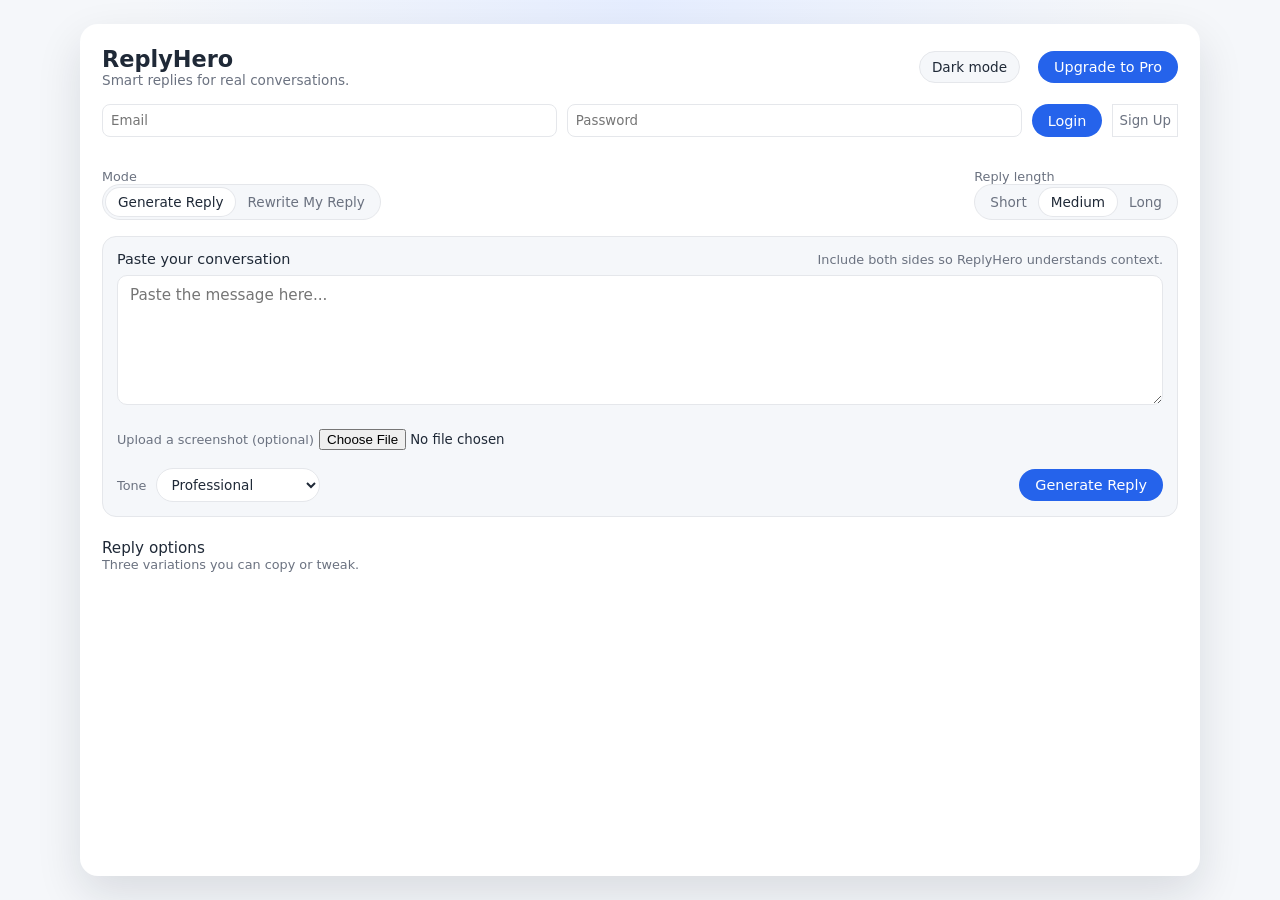
==== index.html @ d65bbc7a "suggestion box" ====
<!DOCTYPE html>
<html lang="en">
<head>
  <meta charset="UTF-8" />
  <title>ReplyHero</title>
  <meta name="viewport" content="width=device-width, initial-scale=1" />

  <link rel="stylesheet" href="replyhero.css">
</head>

<body>

  <div class="shell">
    <div class="app">

      <div class="app-header">
        <div class="left-header">
          <div>
            <div class="app-title">ReplyHero</div>
            <div class="app-subtitle">Smart replies for real conversations.</div>
          </div>
        </div>
        <div class="header-right">
          <button class="toggle-dark" id="darkToggle">Dark mode</button>

          <!-- ⭐ NEW UPGRADE BUTTON -->
          <button class="btn-primary" id="upgradeBtn" style="margin-left:10px;">
            Upgrade to Pro
          </button>

          <button id="manageBillingBtn" class="btn-outline" style="display:none; margin-left:10px;">
            Manage Subscription
          </button>

          <div id="proBadge" style="
            display:none;
            background:#4CAF50;
            color:white;
            padding:6px 12px;
            border-radius:8px;
            font-weight:600;
            margin-left:10px;
          ">
            PRO Active
          </div>
        </div>
      </div>

      <!-- LOGIN BAR -->
      <div class="login-bar" style="display:flex; gap:10px; margin-bottom:16px;">
        <input id="email"
               type="email"
               placeholder="Email"
               style="flex:1; padding:8px; border-radius:8px; border:1px solid var(--border); background:var(--card); color:var(--text);" />

        <input id="password"
               type="password"
               placeholder="Password"
               style="flex:1; padding:8px; border-radius:8px; border:1px solid var(--border); background:var(--card); color:var(--text);" />

        <button onclick="loginUser()" class="btn-primary" style="white-space:nowrap;">
          Login
        </button>

        <button onclick="signupUser()" class="btn-outline" style="white-space:nowrap;">
          Sign Up
        </button>
      </div>

      <!-- ⭐ FREE PLAN MESSAGE (correct location) -->
      <div id="freeMessage" style="
        display:none;
        margin-bottom:16px;
        color:var(--text);
        font-size:14px;
      ">
        You have <span id="freeCount">15</span> free replies remaining.
      </div>

      <div class="mode-row">
        <div>
          <div class="mode-label">Mode</div>
          <div class="segmented" id="modeSegment">
            <button data-mode="reply" class="active">Generate Reply</button>
            <button data-mode="rewrite">Rewrite My Reply</button>
          </div>
        </div>
        <div>
          <div class="mode-label">Reply length</div>
          <div class="segmented" id="lengthSegment">
            <button data-length="Short">Short</button>
            <button data-length="Medium" class="active">Medium</button>
            <button data-length="Long">Long</button>
          </div>
        </div>
      </div>

      <!-- ⭐ OLD IMAGE SECTION REMOVED -->

      <div class="input-card">
        <div class="input-label-row">
          <div class="input-label" id="inputLabel">Paste your conversation</div>
          <div class="input-hint" id="inputHint">
            Include both sides so ReplyHero understands context.
          </div>
        </div>

        <textarea id="conversation" placeholder="Paste the message here..."></textarea>

        <!-- ⭐ NEW IMAGE UPLOAD SECTION (correct location) -->
        <div class="upload-wrapper" style="margin-top:16px;">
          <label for="imageInput" class="mode-label">Upload a screenshot (optional)</label>

          <input type="file" id="imageInput" accept="image/*">

          <!-- ⭐ Filename + Clear button row -->
          <div id="uploadRow" style="display:flex; align-items:center; gap:10px; margin-top:6px;">
            <div id="uploadedFileName" style="font-size:14px; color:#555;"></div>

            <!-- ⭐ Clear Upload button (hidden until file is selected) -->
            <button id="clearUploadBtn" class="btn-outline" style="display:none; padding:4px 8px;">
              Clear
            </button>
          </div>
        </div>

        <div class="options-row">
          <div class="select-group">
            <div class="mode-label">Tone</div>
            <select id="tone">
              <option value="professional">Professional</option>
              <option value="formal">Formal</option>
              <option value="warm">Warm</option>
              <option value="direct">Direct</option>
              <option value="executive">Executive</option>
              <option value="empathetic">Empathetic</option>
              <option value="customer-service">Customer‑Service</option>
              <option value="friendly">Friendly</option>
              <option value="flirty">Flirty</option>
              <option value="assertive">Assertive</option>
              <option value="casual">Casual</option>
              <option value="apologetic">Apologetic</option>
              <option value="enthusiastic">Enthusiastic</option>
              <option value="supportive">Supportive</option>
              <option value="sarcastic">Sarcastic</option>
              <option value="humorous">Humorous</option>
              <option value="romantic">Romantic</option>
              <option value="motivational">Motivational</option>
              <option value="stern">Stern</option>
            </select>
          </div>

          <div style="display:flex; gap:8px;">
            <button class="btn-primary" id="generateBtn">
              Generate Reply
            </button>
          </div>
        </div>
      </div>

      <div id="loading" class="loading" style="display:none;">
        <div class="spinner"></div>
        Crafting your replies…
      </div>

      <div class="output-section">
        <div class="output-header-row">
          <div>
            <div class="output-title">Reply options</div>
            <div class="output-subtitle">Three variations you can copy or tweak.</div>
          </div>
        </div>
        <div id="output"></div>
      </div>

    </div>
  </div>

<script>
const API_BASE = "https://replyhero-backend.onrender.com";

/* ---------------------------
   LOAD USER INFO
----------------------------*/

async function loadUser() {
  const res = await fetch(`${API_BASE}/me`, {
    credentials: "include"
  });

  const user = await res.json();
  console.log("ME endpoint:", user);
  return user;
}

/* Run on page load */
document.addEventListener("DOMContentLoaded", async () => {
  const user = await loadUser();
  updateUI(user);
});

function updateUI(user) {
  const upgradeBtn = document.getElementById("upgradeBtn");
  const proBadge = document.getElementById("proBadge");
  const loginBar = document.querySelector(".login-bar");
  const freeMessage = document.getElementById("freeMessage");
  const freeCount = document.getElementById("freeCount");

  // Not logged in
  if (!user.logged_in) {
    loginBar.style.display = "flex";
    upgradeBtn.style.display = "none";
    proBadge.style.display = "none";
    freeMessage.style.display = "none";

    // ⭐ Hide Manage Subscription
    document.getElementById("manageBillingBtn").style.display = "none";

    return;
  }

  // Logged in → hide login bar
  loginBar.style.display = "none";

  // FREE PLAN
if (user.plan === "free") {
  upgradeBtn.style.display = "inline-block";
  proBadge.style.display = "none";

  freeMessage.style.display = "block";
  const remaining = 15 - (user.free_uses || 0);
  freeCount.textContent = remaining;

  // Disable generate button if limit reached
  if (remaining <= 0) {
    generateBtn.disabled = true;
    generateBtn.textContent = "Limit reached";
    generateBtn.style.opacity = "0.5";
  } else {
    generateBtn.disabled = false;
    generateBtn.textContent = "Generate Reply";
    generateBtn.style.opacity = "1";
  }

  // ⭐ Hide Manage Subscription for FREE users
  document.getElementById("manageBillingBtn").style.display = "none";

  return;
}

  // PRO PLAN
  if (user.plan === "pro") {
    upgradeBtn.style.display = "none";
    proBadge.style.display = "inline-block";
    freeMessage.style.display = "none";

    generateBtn.disabled = false;
    generateBtn.textContent = "Generate Reply";
    generateBtn.style.opacity = "1";

    // ⭐ Show Manage Subscription button
    document.getElementById("manageBillingBtn").style.display = "inline-block";
  }
}

/* ---------------------------
   AUTH: SIGNUP + LOGIN
----------------------------*/
async function signupUser() {
  const email = document.getElementById("email").value;
  const password = document.getElementById("password").value;

  const response = await fetch(`${API_BASE}/signup`, {
    method: "POST",
    credentials: "include",
    headers: { "Content-Type": "application/json" },
    body: JSON.stringify({ email, password })
  });

  const data = await response.json();
  console.log("Signup:", data);

  if (data.message === "Signup successful") {
    alert("Account created! You are now logged in.");
  } else {
    alert("Signup failed: " + (data.error || "Unknown error"));
  }
}

async function loginUser() {
  const email = document.getElementById("email").value;
  const password = document.getElementById("password").value;

  const response = await fetch(`${API_BASE}/login`, {
    method: "POST",
    credentials: "include",
    headers: { "Content-Type": "application/json" },
    body: JSON.stringify({ email, password })
  });

  const data = await response.json();
  console.log("Login:", data);

  if (data.message === "Login successful") {
    alert("Logged in!");
  } else {
    alert("Login failed: " + (data.error || "Unknown error"));
  }
}

/* ---------------------------
   UI ELEMENTS
----------------------------*/
const conversationEl = document.getElementById("conversation");
const toneEl = document.getElementById("tone");
const outputEl = document.getElementById("output");
const loadingEl = document.getElementById("loading");
const darkToggle = document.getElementById("darkToggle");
const modeSegment = document.getElementById("modeSegment");
const lengthSegment = document.getElementById("lengthSegment");
const inputLabel = document.getElementById("inputLabel");
const inputHint = document.getElementById("inputHint");
const imageInput = document.getElementById("imageInput");
const generateBtn = document.getElementById("generateBtn");
const uploadedFileName = document.getElementById("uploadedFileName");
const clearUploadBtn = document.getElementById("clearUploadBtn");

// ⭐ Show filename + Clear button when a file is uploaded
imageInput.addEventListener("change", () => {
  const file = imageInput.files[0];

  if (file) {
    uploadedFileName.textContent = file.name;
    clearUploadBtn.style.display = "inline-block";
  }
});

// ⭐ Clear Upload button logic
clearUploadBtn.addEventListener("click", () => {
  imageInput.value = "";
  uploadedFileName.textContent = "";
  clearUploadBtn.style.display = "none";

  // Reset mode so Rewrite works correctly
  currentMode = "reply";
});


let currentMode = "reply";
let currentLength = "Medium";

/* ---------------------------
   DARK MODE
----------------------------*/
function loadTheme() {
  const saved = localStorage.getItem("replyhero_theme");
  if (saved === "dark") {
    document.body.classList.add("dark");
  }
}

function saveTheme() {
  const isDark = document.body.classList.contains("dark");
  localStorage.setItem("replyhero_theme", isDark ? "dark" : "light");
}

darkToggle.addEventListener("click", () => {
  document.body.classList.toggle("dark");
  saveTheme();
});

loadTheme();

/* ---------------------------
   MODE SWITCHING
----------------------------*/
function updateModeUI() {
  const buttons = modeSegment.querySelectorAll("button");
  buttons.forEach(btn => {
    btn.classList.toggle("active", btn.dataset.mode === currentMode);
  });

  if (currentMode === "reply") {
    inputLabel.textContent = "Paste your conversation";
    inputHint.textContent = "Include both sides so ReplyHero understands context.";
    conversationEl.placeholder = "Paste the message here...";
  } else {
    inputLabel.textContent = "Paste your draft reply";
    inputHint.textContent = "ReplyHero will rewrite it using the selected tone and length.";
    conversationEl.placeholder = "Hi [Name],\n\nI’m writing to follow up on...";
  }
}

modeSegment.addEventListener("click", (e) => {
  if (e.target.tagName !== "BUTTON") return;
  currentMode = e.target.dataset.mode;
  updateModeUI();
});

/* ---------------------------
   LENGTH SWITCHING
----------------------------*/
function updateLengthUI() {
  const buttons = lengthSegment.querySelectorAll("button");
  buttons.forEach(btn => {
    btn.classList.toggle("active", btn.dataset.length === currentLength);
  });
}

lengthSegment.addEventListener("click", (e) => {
  if (e.target.tagName !== "BUTTON") return;
  currentLength = e.target.dataset.length;
  updateLengthUI();
});

updateModeUI();
updateLengthUI();

/* ---------------------------
   ⭐ SUGGESTION BOX
   Auto-selects /reply or /reply-image
----------------------------*/

function showSuggestionBox() {
  const box = document.createElement("div");
  box.style.marginTop = "20px";

  box.innerHTML = `
    <div class="mode-label">Add facts or corrections (optional)</div>

    <textarea id="factsInput" placeholder="Add missing details, corrections, or context..."
      style="width:100%; min-height:60px; padding:10px; border-radius:8px; border:1px solid var(--border); background:var(--card); color:var(--text); margin-top:6px;"></textarea>

    <button id="updateRepliesBtn" class="btn-primary" style="margin-top:10px;">
      Update Replies
    </button>
  `;

  outputEl.appendChild(box);

  // ⭐ Attach handler for updating replies
  document.getElementById("updateRepliesBtn").addEventListener("click", () => {
    generateReplies(true); // pass flag to indicate update mode
  });
}

/* ---------------------------
   ⭐ SINGLE BUTTON HANDLER
   Auto-selects /reply or /reply-image
----------------------------*/
async function generateReplies(isUpdate = false) {
  const conversation = conversationEl.value.trim();
  const tone = toneEl.value;
  const file = imageInput.files[0];

  outputEl.innerHTML = "";
  loadingEl.style.display = "block";

  try {

    // ⭐  capture facts only if updating
    let facts = "";
    if (isUpdate) {
      const factsInput = document.getElementById("factsInput");
      facts = factsInput ? factsInput.value.trim() : "";
    }

    // If Rewrite Mode is active, force-clear the file so /reply-image is NOT used
    if (currentMode === "rewrite" && file) {
      imageInput.value = "";
      uploadedFileName.textContent = "";
      clearUploadBtn.style.display = "none";
    }

    /* ------------------------------------
   CASE 1: IMAGE UPLOADED → /reply-image
-------------------------------------*/
if (file) {
  const formData = new FormData();
  formData.append("image", file);
  formData.append("tone", toneEl.value);
  formData.append("rewrite", currentMode === "rewrite");
  formData.append("length", currentLength);
  formData.append("facts", facts);

  const res = await fetch(`${API_BASE}/reply-image`, {
    method: "POST",
    credentials: "include",
    body: formData
  });

  loadingEl.style.display = "none";

  if (res.status === 401) {
    outputEl.innerHTML = `<div class="output-card">You must be logged in.</div>`;
    return;
  }

  if (res.status === 402) {
    outputEl.innerHTML = `<div class="output-card">You’ve reached your free reply limit.</div>`;

    generateBtn.disabled = true;
    generateBtn.textContent = "Limit reached";
    generateBtn.style.opacity = "0.5";

    return;
  }

  const data = await res.json();

  if (data.error) {
    outputEl.innerHTML = `<div class="output-card">${data.error}</div>`;
    return;
  }

  // ⭐ Correct rendering for /reply-image
  outputEl.innerHTML = "";

  data.replies.forEach((reply, index) => {
    const card = document.createElement("div");
    card.className = "output-card";

    const header = document.createElement("div");
    header.className = "output-card-header";

    const label = document.createElement("div");
    label.className = "output-label";
    label.textContent = `Option ${index + 1}`;

    const copyBtn = document.createElement("button");
    copyBtn.className = "copy-btn";
    copyBtn.textContent = "Copy";

    copyBtn.addEventListener("click", async () => {
      try {
        await navigator.clipboard.writeText(reply);
        copyBtn.textContent = "Copied";
        copyBtn.classList.add("copied");
        setTimeout(() => {
          copyBtn.textContent = "Copy";
          copyBtn.classList.remove("copied");
        }, 1200);
      } catch {
        alert("Could not copy to clipboard.");
      }
    });

    header.appendChild(label);
    header.appendChild(copyBtn);

    const body = document.createElement("div");
    body.className = "output-card-body";
    body.textContent = reply;

    card.appendChild(header);
    card.appendChild(body);
    outputEl.appendChild(card);
  });

  showSuggestionBox();

  return; // ⭐ important — stop here so text mode doesn't run
}

    /* ------------------------------------
       CASE 2: NO IMAGE → /reply
    -------------------------------------*/
    if (!conversation) {
      loadingEl.style.display = "none";
      alert("Please paste a conversation or upload a screenshot.");
      return;
    }

    let replies = [];

    for (let i = 0; i < 3; i++) {
      const res = await fetch(`${API_BASE}/reply`, {
        method: "POST",
        credentials: "include",
        headers: { "Content-Type": "application/json" },
        body: JSON.stringify({
          message: conversation,
          conversation: [],
          tone: tone,
          rewrite: currentMode === "rewrite",
          length: currentLength
          facts: facts
        })
      });

      if (res.status === 401) {
        loadingEl.style.display = "none";
        outputEl.innerHTML = `<div class="output-card">You must be logged in.</div>`;
        return;
      }

      if (res.status === 402) {
        loadingEl.style.display = "none";
        outputEl.innerHTML = `<div class="output-card">You’ve reached your free reply limit.</div>`;
        return;
      }

      const data = await res.json();

      if (data.error) {
        loadingEl.style.display = "none";
        outputEl.innerHTML = `<div class="output-card">${data.error}</div>`;
        return;
      }

      replies = data.replies;
    }

    loadingEl.style.display = "none";
    outputEl.innerHTML = "";

    replies.forEach((reply, index) => {
      const card = document.createElement("div");
      card.className = "output-card";

      const header = document.createElement("div");
      header.className = "output-card-header";

      const label = document.createElement("div");
      label.className = "output-label";
      label.textContent = `Option ${index + 1}`;

      const copyBtn = document.createElement("button");
      copyBtn.className = "copy-btn";
      copyBtn.textContent = "Copy";

      copyBtn.addEventListener("click", async () => {
        try {
          await navigator.clipboard.writeText(reply);
          copyBtn.textContent = "Copied";
          copyBtn.classList.add("copied");
          setTimeout(() => {
            copyBtn.textContent = "Copy";
            copyBtn.classList.remove("copied");
          }, 1200);
        } catch {
          alert("Could not copy to clipboard.");
        }
      });

      header.appendChild(label);
      header.appendChild(copyBtn);

      const body = document.createElement("div");
      body.textContent = reply;

      card.appendChild(header);
      card.appendChild(body);
      outputEl.appendChild(card);
    });

  showSuggestionBox();

  } catch (err) {
    loadingEl.style.display = "none";
    outputEl.innerHTML = `<div class="output-card">Error: Could not reach backend.</div>`;
  }
}
/* ---------------------------
   ⭐ STRIPE CHECKOUT
----------------------------*/
document.getElementById("upgradeBtn").addEventListener("click", async () => {
  try {
    const response = await fetch(`${API_BASE}/create-checkout-session`, {
      method: "POST",
      credentials: "include"
    });

    const data = await response.json();

    if (data.url) {
      window.location.href = data.url; // Redirect to Stripe Checkout
    } else {
      alert("Error creating checkout session");
    }
  } catch (err) {
    console.error(err);
    alert("Something went wrong while starting checkout.");
  }
});

/* ⭐ Attach single handler */
document.getElementById("generateBtn").addEventListener("click", generateReplies);

/* ---------------------------
   ⭐ Manage Billing
----------------------------*/

document.getElementById("manageBillingBtn").onclick = async () => {
  const res = await fetch(`${API_BASE}/billing-portal`, {
    method: "POST",
    credentials: "include"
  });

  const data = await res.json();

  if (data.url) {
    window.location.href = data.url;
  } else {
    alert("Could not open billing portal.");
  }
};

</script>

</body>
</html>
---- replyhero.css ----
:root {
  --bg: #f5f7fa;
  --bg-soft: #e5e7eb;
  --card: #ffffff;
  --text: #1f2937;
  --subtext: #6b7280;
  --border: #e5e7eb;
  --primary: #2563eb;
  --primary-hover: #1d4ed8;
  --danger: #ef4444;
  --shadow-soft: 0 18px 45px rgba(15, 23, 42, 0.12);
}

body.dark {
  --bg: #0f172a;
  --bg-soft: #020617;
  --card: #020617;
  --text: #e5e7eb;
  --subtext: #9ca3af;
  --border: #1f2937;
  --primary: #3b82f6;
  --primary-hover: #60a5fa;
  --shadow-soft: 0 18px 45px rgba(0, 0, 0, 0.7);
}

* {
  box-sizing: border-box;
  font-family: system-ui, -apple-system, BlinkMacSystemFont, "SF Pro Text", sans-serif;
}

body {
  margin: 0;
  background: radial-gradient(circle at top, #e5edff 0, var(--bg) 45%);
  color: var(--text);
  min-height: 100vh;
  display: flex;
  justify-content: center;
  padding: 24px 12px;
  transition: background 0.3s ease, color 0.3s ease;
}

.shell {
  width: 100%;
  max-width: 1120px;
  display: flex;
  gap: 16px;
  position: relative;
}

/* Sidebar */

.sidebar-backdrop {
  position: fixed;
  inset: 0;
  background: rgba(15, 23, 42, 0.45);
  opacity: 0;
  pointer-events: none;
  transition: opacity 0.25s ease;
  z-index: 20;
}

.sidebar-backdrop.visible {
  opacity: 1;
  pointer-events: auto;
}

.sidebar {
  position: fixed;
  top: 0;
  left: 0;
  height: 100vh;
  width: 260px;
  background: var(--card);
  border-right: 1px solid var(--border);
  box-shadow: 0 18px 45px rgba(15, 23, 42, 0.35);
  transform: translateX(-100%);
  transition: transform 0.25s ease;
  z-index: 30;
  display: flex;
  flex-direction: column;
  padding: 16px 14px;
}

.sidebar.open {
  transform: translateX(0);
}

.sidebar-header {
  display: flex;
  justify-content: space-between;
  align-items: center;
  margin-bottom: 12px;
}

.sidebar-title {
  font-size: 1rem;
  font-weight: 600;
}

.sidebar-close {
  border: none;
  background: transparent;
  color: var(--subtext);
  cursor: pointer;
  font-size: 1.1rem;
}

.sidebar-list {
  flex: 1;
  overflow-y: auto;
  margin-top: 8px;
  padding-right: 4px;
}

.history-item {
  padding: 8px 10px;
  border-radius: 8px;
  margin-bottom: 6px;
  background: transparent;
  border: 1px solid transparent;
  cursor: pointer;
  display: flex;
  justify-content: space-between;
  align-items: center;
  font-size: 0.9rem;
  color: var(--text);
}

.history-item:hover {
  background: var(--bg-soft);
  border-color: var(--border);
}

.history-title {
  flex: 1;
  white-space: nowrap;
  overflow: hidden;
  text-overflow: ellipsis;
  padding-right: 6px;
}

.history-menu-btn {
  border: none;
  background: transparent;
  color: var(--subtext);
  cursor: pointer;
  font-size: 1rem;
  padding: 0 4px;
}

.sidebar-footer {
  margin-top: 10px;
  border-top: 1px solid var(--border);
  padding-top: 10px;
  display: flex;
  justify-content: space-between;
  gap: 8px;
}

.btn-small {
  font-size: 0.8rem;
  padding: 6px 10px;
  border-radius: 999px;
  border: none;
  cursor: pointer;
}

.btn-outline {
  background: transparent;
  color: var(--subtext);
  border: 1px solid var(--border);
}

.btn-outline-danger {
  background: transparent;
  color: var(--danger);
  border: 1px solid rgba(239, 68, 68, 0.4);
}

/* Main app */

.app {
  flex: 1;
  background: var(--card);
  border-radius: 18px;
  padding: 22px 22px 20px;
  box-shadow: var(--shadow-soft);
  display: flex;
  flex-direction: column;
  gap: 16px;
}

.app-header {
  display: flex;
  align-items: center;
  justify-content: space-between;
  gap: 10px;
}

.left-header {
  display: flex;
  align-items: center;
  gap: 10px;
}

.sidebar-toggle {
  border-radius: 999px;
  border: 1px solid var(--border);
  background: var(--bg);
  color: var(--text);
  padding: 6px 10px;
  cursor: pointer;
  display: inline-flex;
  align-items: center;
  gap: 4px;
  font-size: 0.85rem;
}

.app-title {
  font-size: 1.4rem;
  font-weight: 700;
}

.app-subtitle {
  font-size: 0.85rem;
  color: var(--subtext);
}

.header-right {
  display: flex;
  align-items: center;
  gap: 8px;
}

.toggle-dark {
  cursor: pointer;
  padding: 7px 12px;
  border-radius: 999px;
  background: var(--bg);
  color: var(--text);
  border: 1px solid var(--border);
  font-size: 0.85rem;
}

/* Mode + length controls */

.mode-row {
  display: flex;
  flex-wrap: wrap;
  gap: 10px;
  align-items: center;
  justify-content: space-between;
}

.segmented {
  display: inline-flex;
  border-radius: 999px;
  border: 1px solid var(--border);
  background: var(--bg);
  padding: 3px;
}

.segmented button {
  border: none;
  background: transparent;
  padding: 6px 12px;
  border-radius: 999px;
  font-size: 0.85rem;
  cursor: pointer;
  color: var(--subtext);
}

.segmented button.active {
  background: var(--card);
  color: var(--text);
  box-shadow: 0 0 0 1px var(--border);
}

.mode-label {
  font-size: 0.8rem;
  color: var(--subtext);
}

/* Input area */

.input-card {
  border-radius: 14px;
  border: 1px solid var(--border);
  background: var(--bg);
  padding: 14px;
  display: flex;
  flex-direction: column;
  gap: 8px;
}

.input-label-row {
  display: flex;
  justify-content: space-between;
  align-items: baseline;
  gap: 8px;
}

.input-label {
  font-size: 0.9rem;
  font-weight: 500;
}

.input-hint {
  font-size: 0.8rem;
  color: var(--subtext);
}

textarea {
  width: 100%;
  min-height: 130px;
  resize: vertical;
  padding: 10px 12px;
  border-radius: 10px;
  border: 1px solid var(--border);
  background: var(--card);
  color: var(--text);
  font-size: 0.95rem;
}

textarea:focus {
  outline: none;
  border-color: var(--primary);
  box-shadow: 0 0 0 1px rgba(37, 99, 235, 0.25);
}

/* Tone + length row */

.options-row {
  display: flex;
  flex-wrap: wrap;
  gap: 10px;
  align-items: center;
  justify-content: space-between;
  margin-top: 4px;
}

.select-group {
  display: flex;
  flex-wrap: wrap;
  gap: 10px;
  align-items: center;
}

select {
  padding: 7px 10px;
  border-radius: 999px;
  border: 1px solid var(--border);
  background: var(--card);
  color: var(--text);
  font-size: 0.85rem;
}

.btn-primary {
  background: var(--primary);
  color: white;
  border-radius: 999px;
  border: none;
  padding: 8px 16px;
  font-size: 0.9rem;
  cursor: pointer;
  display: inline-flex;
  align-items: center;
  gap: 6px;
}

.btn-primary:hover {
  background: var(--primary-hover);
}

.btn-secondary {
  background: var(--bg);
  color: var(--text);
  border-radius: 999px;
  border: 1px solid var(--border);
  padding: 8px 14px;
  font-size: 0.85rem;
  cursor: pointer;
}

/* Loading */

.loading {
  text-align: center;
  margin-top: 10px;
  font-size: 0.9rem;
  color: var(--subtext);
}

.spinner {
  width: 26px;
  height: 26px;
  border: 3px solid var(--border);
  border-top-color: var(--primary);
  border-radius: 50%;
  animation: spin 0.7s linear infinite;
  margin: 0 auto 8px;
}

@keyframes spin {
  to { transform: rotate(360deg); }
}

/* Output */

.output-section {
  margin-top: 6px;
  display: flex;
  flex-direction: column;
  gap: 10px;
}

.output-header-row {
  display: flex;
  justify-content: space-between;
  align-items: center;
  gap: 8px;
}

.output-title {
  font-size: 0.95rem;
  font-weight: 500;
}

.output-subtitle {
  font-size: 0.8rem;
  color: var(--subtext);
}

.output-card {
  border: 1px solid var(--border);
  padding: 14px 12px 12px;
  border-radius: 12px;
  background: var(--bg);
  position: relative;
  font-size: 0.95rem;
}

.output-card-header {
  display: flex;
  justify-content: space-between;
  align-items: center;
  margin-bottom: 6px;
  gap: 8px;
}

.output-label {
  font-size: 0.8rem;
  font-weight: 600;
  text-transform: uppercase;
  letter-spacing: 0.04em;
  color: var(--subtext);
}

.copy-btn {
  background: var(--primary);
  color: white;
  border: none;
  padding: 5px 10px;
  border-radius: 999px;
  cursor: pointer;
  font-size: 0.75rem;
  display: inline-flex;
  align-items: center;
  gap: 4px;
}

.copy-btn.copied {
  background: #16a34a;
}

/* Responsive */

@media (max-width: 768px) {
  .app {
    padding: 18px 16px 16px;
  }
  .app-header {
    flex-direction: column;
    align-items: flex-start;
  }
  .mode-row {
    flex-direction: column;
    align-items: flex-start;
  }
  .options-row {
    flex-direction: column;
    align-items: flex-start;
  }
/* ============================
   ⭐ FULL RESPONSIVE UPGRADE
   ============================ */

@media (max-width: 768px) {

  body {
    padding: 12px;
  }

  .shell {
    flex-direction: column;
    gap: 12px;
  }

  .app {
    padding: 16px 14px;
  }

  /* Header stacks */
  .app-header {
    flex-direction: column;
    align-items: flex-start;
    gap: 6px;
  }

  .left-header {
    width: 100%;
    justify-content: space-between;
  }

  /* Login bar stacks vertically */
  .login-bar,
  .login-bar input,
  .login-bar button {
    width: 100%;
  }

  .login-bar {
    display: flex;
    flex-direction: column;
    gap: 8px !important;
  }

  /* Mode + length controls stack */
  .mode-row {
    flex-direction: column;
    align-items: flex-start;
    gap: 14px;
  }

  /* Tone + generate button stack */
  .options-row {
    flex-direction: column;
    align-items: stretch;
    gap: 14px;
  }

  .select-group {
    width: 100%;
  }

  select {
    width: 100%;
  }

  #generateBtn {
    width: 100%;
    justify-content: center;
  }

  /* Textarea full width */
  textarea {
    min-height: 180px;
  }

  /* Output cards full width */
  .output-card {
    font-size: 0.9rem;
  }

  /* Sidebar covers full screen */
  .sidebar {
    width: 85%;
    max-width: 320px;
  }

  .sidebar-toggle {
    padding: 8px 12px;
    font-size: 0.9rem;
  }
}
}
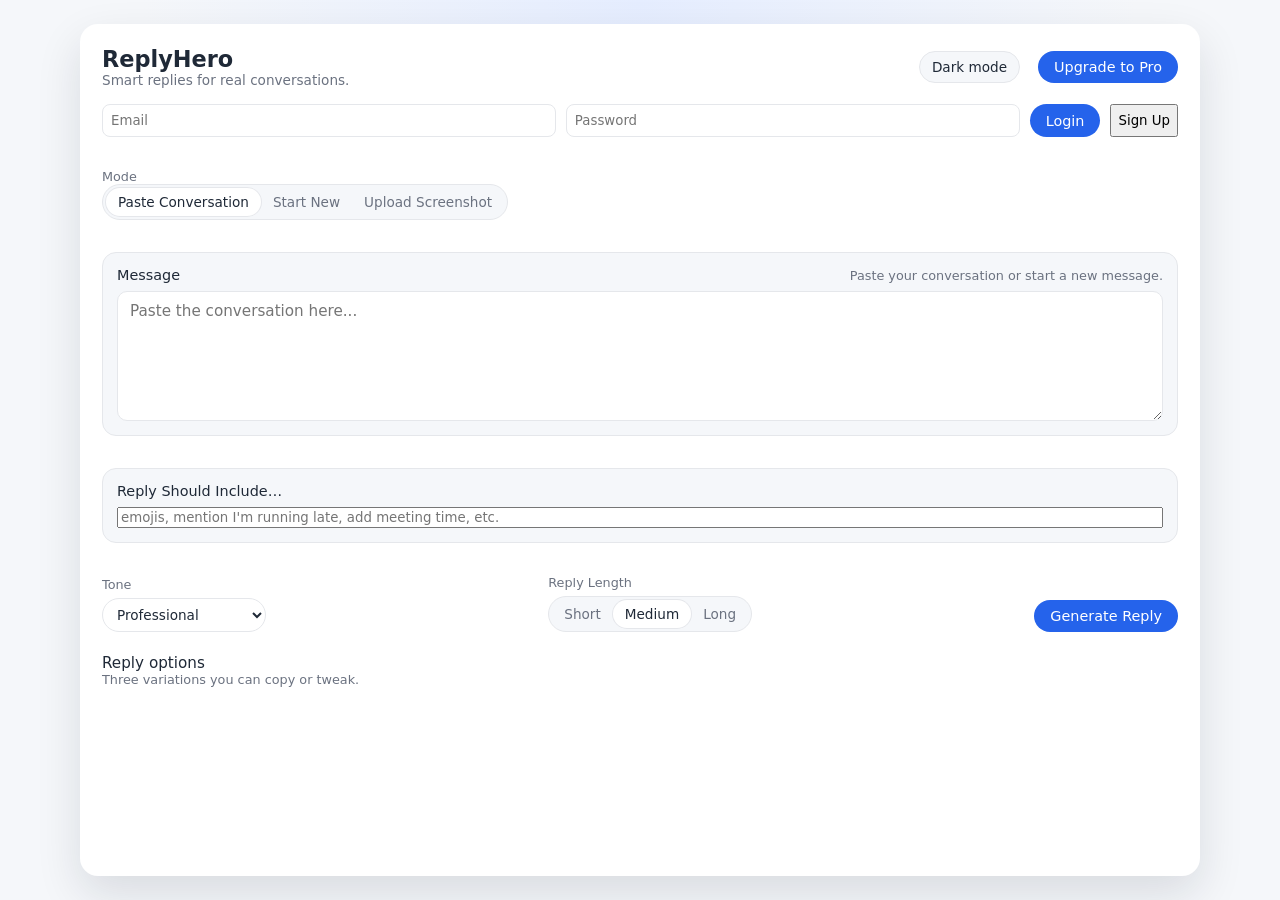
==== commit c8a44a52: "5 free limit" ====
--- a/index.html
+++ b/index.html
@@ -74,95 +74,97 @@
         color:var(--text);
         font-size:14px;
       ">
-        You have <span id="freeCount">15</span> free replies remaining.
-      </div>
-
+        You have <span id="freeCount">5</span> free replies remaining.
+      </div>
+
+      <!-- ⭐ MODE SELECTOR -->
       <div class="mode-row">
         <div>
           <div class="mode-label">Mode</div>
-          <div class="segmented" id="modeSegment">
-            <button data-mode="reply" class="active">Generate Reply</button>
-            <button data-mode="rewrite">Rewrite My Reply</button>
+          <div class="mode-tabs" id="modeTabs">
+            <button data-mode="paste" class="active">Paste Conversation</button>
+            <button data-mode="start">Start New</button>
+            <button data-mode="upload">Upload Screenshot</button>
           </div>
         </div>
-        <div>
-          <div class="mode-label">Reply length</div>
-          <div class="segmented" id="lengthSegment">
+      </div>
+
+      <!-- ⭐ TEXT INPUT WRAPPER -->
+      <div id="textInputWrapper" class="input-card" style="margin-top:16px;">
+        <div class="input-label-row">
+          <div class="input-label">Message</div>
+          <div class="input-hint">Paste your conversation or start a new message.</div>
+        </div>
+
+        <textarea id="conversationInput" placeholder="Paste the conversation here..."></textarea>
+      </div>
+
+      <!-- ⭐ UPLOAD WRAPPER -->
+      <div id="uploadWrapper" class="upload-wrapper" style="margin-top:16px; display:none;">
+        <label for="imageInput" class="mode-label">Upload a screenshot (optional)</label>
+        <input type="file" id="imageInput" accept="image/*">
+
+        <div id="uploadRow" style="display:flex; align-items:center; gap:10px; margin-top:6px;">
+          <div id="uploadedFileName" style="font-size:14px; color:#555;"></div>
+          <button id="clearUploadBtn" class="btn-outline" style="display:none; padding:4px 8px;">Clear</button>
+        </div>
+      </div>
+
+      <!-- ⭐ REPLY SHOULD INCLUDE -->
+      <div class="input-card" style="margin-top:16px;">
+        <div class="input-label">Reply Should Include…</div>
+        <input id="includeInput"
+               class="include-input"
+               placeholder="emojis, mention I'm running late, add meeting time, etc.">
+      </div>
+
+      <!-- ⭐ TONE + LENGTH + GENERATE -->
+      <div class="options-row" style="margin-top:16px; align-items:flex-end;">
+
+        <!-- Tone -->
+        <div class="select-group">
+          <div class="mode-label">Tone</div>
+          <select id="toneSelect">
+            <option value="professional">Professional</option>
+            <option value="formal">Formal</option>
+            <option value="warm">Warm</option>
+            <option value="direct">Direct</option>
+            <option value="executive">Executive</option>
+            <option value="empathetic">Empathetic</option>
+            <option value="customer-service">Customer‑Service</option>
+            <option value="friendly">Friendly</option>
+            <option value="flirty">Flirty</option>
+            <option value="assertive">Assertive</option>
+            <option value="casual">Casual</option>
+            <option value="apologetic">Apologetic</option>
+            <option value="enthusiastic">Enthusiastic</option>
+            <option value="supportive">Supportive</option>
+            <option value="sarcastic">Sarcastic</option>
+            <option value="humorous">Humorous</option>
+            <option value="romantic">Romantic</option>
+            <option value="motivational">Motivational</option>
+            <option value="stern">Stern</option>
+          </select>
+        </div>
+
+        <!-- Reply Length -->
+        <div class="select-group">
+          <div class="mode-label">Reply Length</div>
+          <div class="mode-tabs" id="lengthTabs">
             <button data-length="Short">Short</button>
             <button data-length="Medium" class="active">Medium</button>
             <button data-length="Long">Long</button>
           </div>
         </div>
-      </div>
-
-      <!-- ⭐ OLD IMAGE SECTION REMOVED -->
-
-      <div class="input-card">
-        <div class="input-label-row">
-          <div class="input-label" id="inputLabel">Paste your conversation</div>
-          <div class="input-hint" id="inputHint">
-            Include both sides so ReplyHero understands context.
-          </div>
-        </div>
-
-        <textarea id="conversation" placeholder="Paste the message here..."></textarea>
-
-        <!-- ⭐ NEW IMAGE UPLOAD SECTION (correct location) -->
-        <div class="upload-wrapper" style="margin-top:16px;">
-          <label for="imageInput" class="mode-label">Upload a screenshot (optional)</label>
-
-          <input type="file" id="imageInput" accept="image/*">
-
-          <!-- ⭐ Filename + Clear button row -->
-          <div id="uploadRow" style="display:flex; align-items:center; gap:10px; margin-top:6px;">
-            <div id="uploadedFileName" style="font-size:14px; color:#555;"></div>
-
-            <!-- ⭐ Clear Upload button (hidden until file is selected) -->
-            <button id="clearUploadBtn" class="btn-outline" style="display:none; padding:4px 8px;">
-              Clear
-            </button>
-          </div>
-        </div>
-
-        <div class="options-row">
-          <div class="select-group">
-            <div class="mode-label">Tone</div>
-            <select id="tone">
-              <option value="professional">Professional</option>
-              <option value="formal">Formal</option>
-              <option value="warm">Warm</option>
-              <option value="direct">Direct</option>
-              <option value="executive">Executive</option>
-              <option value="empathetic">Empathetic</option>
-              <option value="customer-service">Customer‑Service</option>
-              <option value="friendly">Friendly</option>
-              <option value="flirty">Flirty</option>
-              <option value="assertive">Assertive</option>
-              <option value="casual">Casual</option>
-              <option value="apologetic">Apologetic</option>
-              <option value="enthusiastic">Enthusiastic</option>
-              <option value="supportive">Supportive</option>
-              <option value="sarcastic">Sarcastic</option>
-              <option value="humorous">Humorous</option>
-              <option value="romantic">Romantic</option>
-              <option value="motivational">Motivational</option>
-              <option value="stern">Stern</option>
-            </select>
-          </div>
-
-          <div style="display:flex; gap:8px;">
-            <button class="btn-primary" id="generateBtn">
-              Generate Reply
-            </button>
-          </div>
-        </div>
-      </div>
-
-      <div id="loading" class="loading" style="display:none;">
-        <div class="spinner"></div>
-        Crafting your replies…
-      </div>
-
+
+        <!-- Generate -->
+        <button class="btn-primary" id="generateBtn">
+          Generate Reply
+        </button>
+      </div>
+
+      <!-- ⭐ OUTPUT -->
+      <div id="loading" style="display:none; margin-top:16px;">Generating reply…</div>
       <div class="output-section">
         <div class="output-header-row">
           <div>
@@ -173,11 +175,8 @@
         <div id="output"></div>
       </div>
 
-    </div>
-  </div>
-
 <script>
-const API_BASE = "https://replyhero-backend.onrender.com";
+const API_BASE = "https://api.reply-hero.com";
 
 /* ---------------------------
    LOAD USER INFO
@@ -228,7 +227,7 @@
   proBadge.style.display = "none";
 
   freeMessage.style.display = "block";
-  const remaining = 15 - (user.free_uses || 0);
+  const remaining = 5 - (user.free_uses || 0);
   freeCount.textContent = remaining;
 
   // Disable generate button if limit reached
@@ -309,21 +308,37 @@
 }
 
 /* ---------------------------
-   UI ELEMENTS
-----------------------------*/
-const conversationEl = document.getElementById("conversation");
-const toneEl = document.getElementById("tone");
+   NEW UI ELEMENTS
+----------------------------*/
+// ⭐ Mode + Length tabs
+const modeTabs = document.getElementById("modeTabs");
+const lengthTabs = document.getElementById("lengthTabs");
+
+// ⭐ Input wrappers
+const textInputWrapper = document.getElementById("textInputWrapper");
+const uploadWrapper = document.getElementById("uploadWrapper");
+
+// ⭐ Text inputs
+const conversationInput = document.getElementById("conversationInput");
+const includeInput = document.getElementById("includeInput");
+
+// ⭐ Tone + Generate
+const toneSelect = document.getElementById("toneSelect");
+const generateBtn = document.getElementById("generateBtn");
+
+// ⭐ Output
 const outputEl = document.getElementById("output");
 const loadingEl = document.getElementById("loading");
-const darkToggle = document.getElementById("darkToggle");
-const modeSegment = document.getElementById("modeSegment");
-const lengthSegment = document.getElementById("lengthSegment");
-const inputLabel = document.getElementById("inputLabel");
-const inputHint = document.getElementById("inputHint");
+
+// ⭐ Upload elements (click‑only)
 const imageInput = document.getElementById("imageInput");
-const generateBtn = document.getElementById("generateBtn");
 const uploadedFileName = document.getElementById("uploadedFileName");
 const clearUploadBtn = document.getElementById("clearUploadBtn");
+
+// ⭐ Prevent mode switching when clicking inside upload wrapper
+uploadWrapper.addEventListener("click", (e) => {
+  e.stopPropagation();
+});
 
 // ⭐ Show filename + Clear button when a file is uploaded
 imageInput.addEventListener("change", () => {
@@ -341,198 +356,121 @@
   uploadedFileName.textContent = "";
   clearUploadBtn.style.display = "none";
 
-  // Reset mode so Rewrite works correctly
   currentMode = "reply";
 });
 
-
-let currentMode = "reply";
-let currentLength = "Medium";
-
-/* ---------------------------
-   DARK MODE
-----------------------------*/
-function loadTheme() {
-  const saved = localStorage.getItem("replyhero_theme");
-  if (saved === "dark") {
-    document.body.classList.add("dark");
-  }
-}
-
-function saveTheme() {
-  const isDark = document.body.classList.contains("dark");
-  localStorage.setItem("replyhero_theme", isDark ? "dark" : "light");
-}
-
-darkToggle.addEventListener("click", () => {
-  document.body.classList.toggle("dark");
-  saveTheme();
-});
-
-loadTheme();
+/* ---------------------------
+   STATE
+----------------------------*/
+let selectedMode = "paste";     // paste | start | upload
+let selectedLength = "Medium";  // Short | Medium | Long
 
 /* ---------------------------
    MODE SWITCHING
 ----------------------------*/
-function updateModeUI() {
-  const buttons = modeSegment.querySelectorAll("button");
-  buttons.forEach(btn => {
-    btn.classList.toggle("active", btn.dataset.mode === currentMode);
-  });
-
-  if (currentMode === "reply") {
-    inputLabel.textContent = "Paste your conversation";
-    inputHint.textContent = "Include both sides so ReplyHero understands context.";
-    conversationEl.placeholder = "Paste the message here...";
+modeTabs.addEventListener("click", (e) => {
+  if (e.target.tagName !== "BUTTON") return;
+
+  selectedMode = e.target.dataset.mode;
+
+  // Update active button
+  [...modeTabs.children].forEach(btn =>
+    btn.classList.toggle("active", btn.dataset.mode === selectedMode)
+  );
+
+  // Show/hide input areas
+  if (selectedMode === "upload") {
+    textInputWrapper.style.display = "none";
+    uploadWrapper.style.display = "block";
   } else {
-    inputLabel.textContent = "Paste your draft reply";
-    inputHint.textContent = "ReplyHero will rewrite it using the selected tone and length.";
-    conversationEl.placeholder = "Hi [Name],\n\nI’m writing to follow up on...";
-  }
-}
-
-modeSegment.addEventListener("click", (e) => {
+    textInputWrapper.style.display = "block";
+    uploadWrapper.style.display = "none";
+
+    conversationInput.placeholder =
+      selectedMode === "paste"
+        ? "Paste the conversation here..."
+        : "Start a new message...";
+  }
+});
+
+/* ---------------------------
+   LENGTH SWITCHING
+----------------------------*/
+lengthTabs.addEventListener("click", (e) => {
   if (e.target.tagName !== "BUTTON") return;
-  currentMode = e.target.dataset.mode;
-  updateModeUI();
-});
-
-/* ---------------------------
-   LENGTH SWITCHING
-----------------------------*/
-function updateLengthUI() {
-  const buttons = lengthSegment.querySelectorAll("button");
-  buttons.forEach(btn => {
-    btn.classList.toggle("active", btn.dataset.length === currentLength);
-  });
-}
-
-lengthSegment.addEventListener("click", (e) => {
-  if (e.target.tagName !== "BUTTON") return;
-  currentLength = e.target.dataset.length;
-  updateLengthUI();
-});
-
-updateModeUI();
-updateLengthUI();
-
-/* ---------------------------
-   ⭐ SUGGESTION BOX
-   Auto-selects /reply or /reply-image
-----------------------------*/
-
-function showSuggestionBox() {
-  const box = document.createElement("div");
-  box.style.marginTop = "20px";
-
-  box.innerHTML = `
-    <div class="mode-label">Add facts or corrections (optional)</div>
-
-    <textarea id="factsInput" placeholder="Add missing details, corrections, or context..."
-      style="width:100%; min-height:60px; padding:10px; border-radius:8px; border:1px solid var(--border); background:var(--card); color:var(--text); margin-top:6px;"></textarea>
-
-    <button id="updateRepliesBtn" class="btn-primary" style="margin-top:10px;">
-      Update Replies
-    </button>
-  `;
-
-  outputEl.appendChild(box);
-
-  // ⭐ Attach handler for updating replies
-  document.getElementById("updateRepliesBtn").addEventListener("click", () => {
-    generateReplies(true); // pass flag to indicate update mode
-  });
-}
-
-/* ---------------------------
-   ⭐ SINGLE BUTTON HANDLER
-   Auto-selects /reply or /reply-image
-----------------------------*/
-async function generateReplies(isUpdate = false) {
-  const conversation = conversationEl.value.trim();
-  const tone = toneEl.value;
-  const file = imageInput.files[0];
-
+
+  selectedLength = e.target.dataset.length;
+
+  [...lengthTabs.children].forEach(btn =>
+    btn.classList.toggle("active", btn.dataset.length === selectedLength)
+  );
+});
+
+/* ---------------------------
+   GENERATE REPLIES
+----------------------------*/
+async function generateReplies() {
   outputEl.innerHTML = "";
   loadingEl.style.display = "block";
 
+  const form = new FormData();
+  form.append("mode", selectedMode);
+  form.append("tone", toneSelect.value);
+  form.append("length", selectedLength);
+  form.append("include", includeInput.value);
+
+  // Text modes
+  if (selectedMode !== "upload") {
+    form.append("conversation", conversationInput.value.trim());
+  }
+
+  // Upload mode
+  if (selectedMode === "upload" && imageInput.files[0]) {
+    form.append("image", imageInput.files[0]);
+  }
+
   try {
-
-    // ⭐  capture facts only if updating
-    let facts = "";
-    if (isUpdate) {
-      const factsInput = document.getElementById("factsInput");
-      facts = factsInput ? factsInput.value.trim() : "";
+    const res = await fetch(`${API_BASE}/generate-reply`, {
+      method: "POST",
+      credentials: "include",
+      body: form
+    });
+
+    loadingEl.style.display = "none";
+
+    if (res.status === 401) {
+      outputEl.innerHTML = `<div class="output-card">You must be logged in.</div>`;
+      return;
     }
 
-    // If Rewrite Mode is active, force-clear the file so /reply-image is NOT used
-    if (currentMode === "rewrite" && file) {
-      imageInput.value = "";
-      uploadedFileName.textContent = "";
-      clearUploadBtn.style.display = "none";
+    if (res.status === 402) {
+      outputEl.innerHTML = `<div class="output-card">You’ve reached your free reply limit.</div>`;
+      return;
     }
 
-    /* ------------------------------------
-   CASE 1: IMAGE UPLOADED → /reply-image
--------------------------------------*/
-if (file) {
-  const formData = new FormData();
-  formData.append("image", file);
-  formData.append("tone", toneEl.value);
-  formData.append("rewrite", currentMode === "rewrite");
-  formData.append("length", currentLength);
-  formData.append("facts", facts);
-
-  const res = await fetch(`${API_BASE}/reply-image`, {
-    method: "POST",
-    credentials: "include",
-    body: formData
-  });
-
-  loadingEl.style.display = "none";
-
-  if (res.status === 401) {
-    outputEl.innerHTML = `<div class="output-card">You must be logged in.</div>`;
-    return;
-  }
-
-  if (res.status === 402) {
-    outputEl.innerHTML = `<div class="output-card">You’ve reached your free reply limit.</div>`;
-
-    generateBtn.disabled = true;
-    generateBtn.textContent = "Limit reached";
-    generateBtn.style.opacity = "0.5";
-
-    return;
-  }
-
-  const data = await res.json();
-
-  if (data.error) {
-    outputEl.innerHTML = `<div class="output-card">${data.error}</div>`;
-    return;
-  }
-
-  // ⭐ Correct rendering for /reply-image
-  outputEl.innerHTML = "";
-
-  data.replies.forEach((reply, index) => {
-    const card = document.createElement("div");
-    card.className = "output-card";
-
-    const header = document.createElement("div");
-    header.className = "output-card-header";
-
-    const label = document.createElement("div");
-    label.className = "output-label";
-    label.textContent = `Option ${index + 1}`;
-
-    const copyBtn = document.createElement("button");
-    copyBtn.className = "copy-btn";
-    copyBtn.textContent = "Copy";
-
-    copyBtn.addEventListener("click", async () => {
-      try {
+    const data = await res.json();
+
+    if (!data.replies) {
+      outputEl.innerHTML = `<div class="output-card">Error generating replies.</div>`;
+      return;
+    }
+
+    outputEl.innerHTML = "";
+
+    data.replies.forEach((reply, index) => {
+      const card = document.createElement("div");
+      card.className = "output-card";
+
+      card.innerHTML = `
+        <div class="output-card-header">
+          <div class="output-label">Option ${index + 1}</div>
+          <button class="copy-btn">Copy</button>
+        </div>
+        <div>${reply}</div>
+      `;
+
+      const copyBtn = card.querySelector(".copy-btn");
+      copyBtn.addEventListener("click", async () => {
         await navigator.clipboard.writeText(reply);
         copyBtn.textContent = "Copied";
         copyBtn.classList.add("copied");
@@ -540,127 +478,22 @@
           copyBtn.textContent = "Copy";
           copyBtn.classList.remove("copied");
         }, 1200);
-      } catch {
-        alert("Could not copy to clipboard.");
-      }
-    });
-
-    header.appendChild(label);
-    header.appendChild(copyBtn);
-
-    const body = document.createElement("div");
-    body.className = "output-card-body";
-    body.textContent = reply;
-
-    card.appendChild(header);
-    card.appendChild(body);
-    outputEl.appendChild(card);
-  });
-
-  showSuggestionBox();
-
-  return; // ⭐ important — stop here so text mode doesn't run
-}
-
-    /* ------------------------------------
-       CASE 2: NO IMAGE → /reply
-    -------------------------------------*/
-    if (!conversation) {
-      loadingEl.style.display = "none";
-      alert("Please paste a conversation or upload a screenshot.");
-      return;
-    }
-
-    let replies = [];
-
-    for (let i = 0; i < 3; i++) {
-      const res = await fetch(`${API_BASE}/reply`, {
-        method: "POST",
-        credentials: "include",
-        headers: { "Content-Type": "application/json" },
-        body: JSON.stringify({
-          message: conversation,
-          conversation: [],
-          tone: tone,
-          rewrite: currentMode === "rewrite",
-          length: currentLength
-          facts: facts
-        })
       });
 
-      if (res.status === 401) {
-        loadingEl.style.display = "none";
-        outputEl.innerHTML = `<div class="output-card">You must be logged in.</div>`;
-        return;
-      }
-
-      if (res.status === 402) {
-        loadingEl.style.display = "none";
-        outputEl.innerHTML = `<div class="output-card">You’ve reached your free reply limit.</div>`;
-        return;
-      }
-
-      const data = await res.json();
-
-      if (data.error) {
-        loadingEl.style.display = "none";
-        outputEl.innerHTML = `<div class="output-card">${data.error}</div>`;
-        return;
-      }
-
-      replies = data.replies;
-    }
-
-    loadingEl.style.display = "none";
-    outputEl.innerHTML = "";
-
-    replies.forEach((reply, index) => {
-      const card = document.createElement("div");
-      card.className = "output-card";
-
-      const header = document.createElement("div");
-      header.className = "output-card-header";
-
-      const label = document.createElement("div");
-      label.className = "output-label";
-      label.textContent = `Option ${index + 1}`;
-
-      const copyBtn = document.createElement("button");
-      copyBtn.className = "copy-btn";
-      copyBtn.textContent = "Copy";
-
-      copyBtn.addEventListener("click", async () => {
-        try {
-          await navigator.clipboard.writeText(reply);
-          copyBtn.textContent = "Copied";
-          copyBtn.classList.add("copied");
-          setTimeout(() => {
-            copyBtn.textContent = "Copy";
-            copyBtn.classList.remove("copied");
-          }, 1200);
-        } catch {
-          alert("Could not copy to clipboard.");
-        }
-      });
-
-      header.appendChild(label);
-      header.appendChild(copyBtn);
-
-      const body = document.createElement("div");
-      body.textContent = reply;
-
-      card.appendChild(header);
-      card.appendChild(body);
       outputEl.appendChild(card);
     });
-
-  showSuggestionBox();
 
   } catch (err) {
     loadingEl.style.display = "none";
     outputEl.innerHTML = `<div class="output-card">Error: Could not reach backend.</div>`;
   }
 }
+
+/* ---------------------------
+   BIND GENERATE BUTTON
+----------------------------*/
+generateBtn.addEventListener("click", generateReplies);
+
 /* ---------------------------
    ⭐ STRIPE CHECKOUT
 ----------------------------*/
@@ -684,13 +517,9 @@
   }
 });
 
-/* ⭐ Attach single handler */
-document.getElementById("generateBtn").addEventListener("click", generateReplies);
-
 /* ---------------------------
    ⭐ Manage Billing
 ----------------------------*/
-
 document.getElementById("manageBillingBtn").onclick = async () => {
   const res = await fetch(`${API_BASE}/billing-portal`, {
     method: "POST",
@@ -706,7 +535,30 @@
   }
 };
 
+/* ---------------------------
+   ⭐ DARK MODE (unchanged)
+----------------------------*/
+function loadTheme() {
+  const saved = localStorage.getItem("replyhero_theme");
+  if (saved === "dark") {
+    document.body.classList.add("dark");
+  }
+}
+
+function saveTheme() {
+  const isDark = document.body.classList.contains("dark");
+  localStorage.setItem("replyhero_theme", isDark ? "dark" : "light");
+}
+
+darkToggle.addEventListener("click", () => {
+  document.body.classList.toggle("dark");
+  saveTheme();
+});
+
+loadTheme();
+
 </script>
-
+    </div>
+  </div>
 </body>
 </html>
--- a/replyhero.css
+++ b/replyhero.css
@@ -47,136 +47,6 @@
   position: relative;
 }
 
-/* Sidebar */
-
-.sidebar-backdrop {
-  position: fixed;
-  inset: 0;
-  background: rgba(15, 23, 42, 0.45);
-  opacity: 0;
-  pointer-events: none;
-  transition: opacity 0.25s ease;
-  z-index: 20;
-}
-
-.sidebar-backdrop.visible {
-  opacity: 1;
-  pointer-events: auto;
-}
-
-.sidebar {
-  position: fixed;
-  top: 0;
-  left: 0;
-  height: 100vh;
-  width: 260px;
-  background: var(--card);
-  border-right: 1px solid var(--border);
-  box-shadow: 0 18px 45px rgba(15, 23, 42, 0.35);
-  transform: translateX(-100%);
-  transition: transform 0.25s ease;
-  z-index: 30;
-  display: flex;
-  flex-direction: column;
-  padding: 16px 14px;
-}
-
-.sidebar.open {
-  transform: translateX(0);
-}
-
-.sidebar-header {
-  display: flex;
-  justify-content: space-between;
-  align-items: center;
-  margin-bottom: 12px;
-}
-
-.sidebar-title {
-  font-size: 1rem;
-  font-weight: 600;
-}
-
-.sidebar-close {
-  border: none;
-  background: transparent;
-  color: var(--subtext);
-  cursor: pointer;
-  font-size: 1.1rem;
-}
-
-.sidebar-list {
-  flex: 1;
-  overflow-y: auto;
-  margin-top: 8px;
-  padding-right: 4px;
-}
-
-.history-item {
-  padding: 8px 10px;
-  border-radius: 8px;
-  margin-bottom: 6px;
-  background: transparent;
-  border: 1px solid transparent;
-  cursor: pointer;
-  display: flex;
-  justify-content: space-between;
-  align-items: center;
-  font-size: 0.9rem;
-  color: var(--text);
-}
-
-.history-item:hover {
-  background: var(--bg-soft);
-  border-color: var(--border);
-}
-
-.history-title {
-  flex: 1;
-  white-space: nowrap;
-  overflow: hidden;
-  text-overflow: ellipsis;
-  padding-right: 6px;
-}
-
-.history-menu-btn {
-  border: none;
-  background: transparent;
-  color: var(--subtext);
-  cursor: pointer;
-  font-size: 1rem;
-  padding: 0 4px;
-}
-
-.sidebar-footer {
-  margin-top: 10px;
-  border-top: 1px solid var(--border);
-  padding-top: 10px;
-  display: flex;
-  justify-content: space-between;
-  gap: 8px;
-}
-
-.btn-small {
-  font-size: 0.8rem;
-  padding: 6px 10px;
-  border-radius: 999px;
-  border: none;
-  cursor: pointer;
-}
-
-.btn-outline {
-  background: transparent;
-  color: var(--subtext);
-  border: 1px solid var(--border);
-}
-
-.btn-outline-danger {
-  background: transparent;
-  color: var(--danger);
-  border: 1px solid rgba(239, 68, 68, 0.4);
-}
-
 /* Main app */
 
 .app {
@@ -203,19 +73,6 @@
   gap: 10px;
 }
 
-.sidebar-toggle {
-  border-radius: 999px;
-  border: 1px solid var(--border);
-  background: var(--bg);
-  color: var(--text);
-  padding: 6px 10px;
-  cursor: pointer;
-  display: inline-flex;
-  align-items: center;
-  gap: 4px;
-  font-size: 0.85rem;
-}
-
 .app-title {
   font-size: 1.4rem;
   font-weight: 700;
@@ -242,7 +99,7 @@
   font-size: 0.85rem;
 }
 
-/* Mode + length controls */
+/* Mode selector */
 
 .mode-row {
   display: flex;
@@ -252,7 +109,12 @@
   justify-content: space-between;
 }
 
-.segmented {
+.mode-label {
+  font-size: 0.8rem;
+  color: var(--subtext);
+}
+
+.mode-tabs {
   display: inline-flex;
   border-radius: 999px;
   border: 1px solid var(--border);
@@ -260,7 +122,7 @@
   padding: 3px;
 }
 
-.segmented button {
+.mode-tabs button {
   border: none;
   background: transparent;
   padding: 6px 12px;
@@ -270,18 +132,13 @@
   color: var(--subtext);
 }
 
-.segmented button.active {
+.mode-tabs button.active {
   background: var(--card);
   color: var(--text);
   box-shadow: 0 0 0 1px var(--border);
 }
 
-.mode-label {
-  font-size: 0.8rem;
-  color: var(--subtext);
-}
-
-/* Input area */
+/* Input card */
 
 .input-card {
   border-radius: 14px;
@@ -328,22 +185,23 @@
   box-shadow: 0 0 0 1px rgba(37, 99, 235, 0.25);
 }
 
-/* Tone + length row */
+/* Tone + length */
 
 .options-row {
   display: flex;
-  flex-wrap: wrap;
-  gap: 10px;
-  align-items: center;
+  align-items: center;
+  gap: 16px;
   justify-content: space-between;
-  margin-top: 4px;
-}
-
-.select-group {
-  display: flex;
-  flex-wrap: wrap;
-  gap: 10px;
-  align-items: center;
+}
+
+.options-row .select-group {
+  display: flex;
+  flex-direction: column;
+  gap: 6px;
+}
+
+.options-row .mode-tabs {
+  white-space: nowrap;
 }
 
 select {
@@ -354,6 +212,8 @@
   color: var(--text);
   font-size: 0.85rem;
 }
+
+/* Buttons */
 
 .btn-primary {
   background: var(--primary);
@@ -473,80 +333,160 @@
   background: #16a34a;
 }
 
-/* Responsive */
+/* ============================
+   ⭐ Upload (Desktop)
+   ============================ */
+
+.upload-wrapper {
+  background: #fff;
+  border: 1px solid #ddd;
+  border-radius: 8px;
+  padding: 16px;
+  margin-top: 16px;
+}
+
+.upload-wrapper label.mode-label {
+  font-weight: 600;
+  margin-bottom: 8px;
+  display: block;
+}
+
+#imageInput {
+  margin-top: 8px;
+}
+
+#uploadRow {
+  margin-top: 10px;
+  display: flex;
+  align-items: center;
+  gap: 10px;
+}
+
+/* ============================
+   ⭐ Upload Button (Mobile)
+   ============================ */
+
+.upload-mobile-btn {
+  display: none;
+  margin-top: 10px;
+  width: 100%;
+  padding: 10px 14px;
+  border-radius: 999px;
+  border: 1px solid var(--border);
+  background: var(--bg);
+  color: var(--text);
+  font-size: 0.9rem;
+  cursor: pointer;
+  transition: background 0.25s ease;
+}
+
+.upload-mobile-btn:hover {
+  background: var(--bg-soft);
+}
+
+/* ============================
+   ⭐ FULL RESPONSIVE UPGRADE
+   ============================ */
 
 @media (max-width: 768px) {
+
+  /* Global readability */
+  body {
+    padding: 16px;
+    font-size: 20px;
+    line-height: 1.6;
+  }
+
+  .shell {
+    flex-direction: column;
+    gap: 20px;
+  }
+
   .app {
-    padding: 18px 16px 16px;
-  }
+    padding: 24px 20px;
+  }
+
+  /* Header */
   .app-header {
     flex-direction: column;
     align-items: flex-start;
-  }
+    gap: 12px;
+  }
+
+  .left-header {
+    width: 100%;
+    justify-content: space-between;
+  }
+
+  /* ⭐ LOGIN BAR — BIGGER EVERYTHING */
+  .login-bar {
+    display: flex;
+    flex-direction: column;
+    gap: 18px !important;
+    width: 100%;
+    background: var(--card);
+    padding: 20px;
+    border-radius: 18px;
+    border: 1px solid var(--border);
+  }
+
+  .login-bar input {
+    width: 100%;
+    padding: 18px 20px;
+    font-size: 1.2rem;
+    border-radius: 16px;
+  }
+
+  .login-bar button {
+    width: 100%;
+    padding: 18px 20px;
+    font-size: 1.2rem;
+    border-radius: 16px;
+  }
+
+  /* ⭐ MODE SELECTOR */
   .mode-row {
     flex-direction: column;
     align-items: flex-start;
-  }
-  .options-row {
-    flex-direction: column;
-    align-items: flex-start;
-  }
-/* ============================
-   ⭐ FULL RESPONSIVE UPGRADE
-   ============================ */
-
-@media (max-width: 768px) {
-
-  body {
-    padding: 12px;
-  }
-
-  .shell {
-    flex-direction: column;
-    gap: 12px;
-  }
-
-  .app {
-    padding: 16px 14px;
-  }
-
-  /* Header stacks */
-  .app-header {
-    flex-direction: column;
-    align-items: flex-start;
-    gap: 6px;
-  }
-
-  .left-header {
-    width: 100%;
-    justify-content: space-between;
-  }
-
-  /* Login bar stacks vertically */
-  .login-bar,
-  .login-bar input,
-  .login-bar button {
-    width: 100%;
-  }
-
-  .login-bar {
-    display: flex;
-    flex-direction: column;
-    gap: 8px !important;
-  }
-
-  /* Mode + length controls stack */
-  .mode-row {
-    flex-direction: column;
-    align-items: flex-start;
-    gap: 14px;
-  }
-
-  /* Tone + generate button stack */
+    gap: 18px;
+  }
+
+  .mode-label {
+    font-size: 1.2rem;
+    font-weight: 600;
+  }
+
+  .mode-tabs button {
+    padding: 14px 18px;
+    font-size: 1.1rem;
+    border-radius: 14px;
+  }
+
+  /* ⭐ TEXT INPUT AREA */
+  textarea {
+    min-height: 220px;
+    font-size: 1.1rem;
+    padding: 18px;
+    border-radius: 16px;
+  }
+
+  .input-label,
+  .input-hint {
+    font-size: 1.2rem;
+  }
+
+  /* ⭐ REPLY SHOULD INCLUDE */
+  .include-input {
+    padding: 18px;
+    font-size: 1.1rem;
+    border-radius: 16px;
+  }
+
+  /* ⭐ TONE + LENGTH + GENERATE */
   .options-row {
     flex-direction: column;
     align-items: stretch;
-    gap: 14px;
+    gap: 18px;
   }
 
   .select-group {
@@ -555,32 +495,76 @@
 
   select {
     width: 100%;
+    padding: 16px;
+    font-size: 1.1rem;
+    border-radius: 16px;
   }
 
   #generateBtn {
     width: 100%;
     justify-content: center;
-  }
-
-  /* Textarea full width */
-  textarea {
-    min-height: 180px;
-  }
-
-  /* Output cards full width */
+    padding: 18px 20px;
+    font-size: 1.2rem;
+    border-radius: 16px;
+  }
+
+  /* ⭐ OUTPUT CARDS */
   .output-card {
-    font-size: 0.9rem;
-  }
-
-  /* Sidebar covers full screen */
-  .sidebar {
-    width: 85%;
-    max-width: 320px;
-  }
-
-  .sidebar-toggle {
-    padding: 8px 12px;
-    font-size: 0.9rem;
-  }
-}
+    font-size: 1.1rem;
+    padding: 20px;
+    border-radius: 18px;
+  }
+
+  .output-title {
+    font-size: 1.4rem;
+    font-weight: 700;
+  }
+
+  .output-subtitle {
+    font-size: 1.1rem;
+  }
+
+ /* Global background */
+  body {
+    background: #0d0f12;
+    color: #ffffff;
+  }
+
+  .app {
+    background: #111418;
+    border-radius: 22px;
+  }
+
+  .login-bar,
+  .input-card,
+  .upload-wrapper,
+  .output-card {
+    background: #161a20;
+    border: 1px solid #1f242c;
+    border-radius: 18px;
+  }
+
+  .login-bar input,
+  .include-input,
+  textarea,
+  select {
+    background: #1c2129;
+    border: 1px solid #2a313c;
+    color: #e8ecf3;
+  }
+
+  .btn-primary {
+    background: #007bff;
+    color: white;
+  }
+
+  .btn-outline {
+    border: 1px solid #007bff;
+    color: #007bff;
+  }
+
+  .mode-tabs button.active {
+    background: #007bff;
+    color: white;
+  }
 }
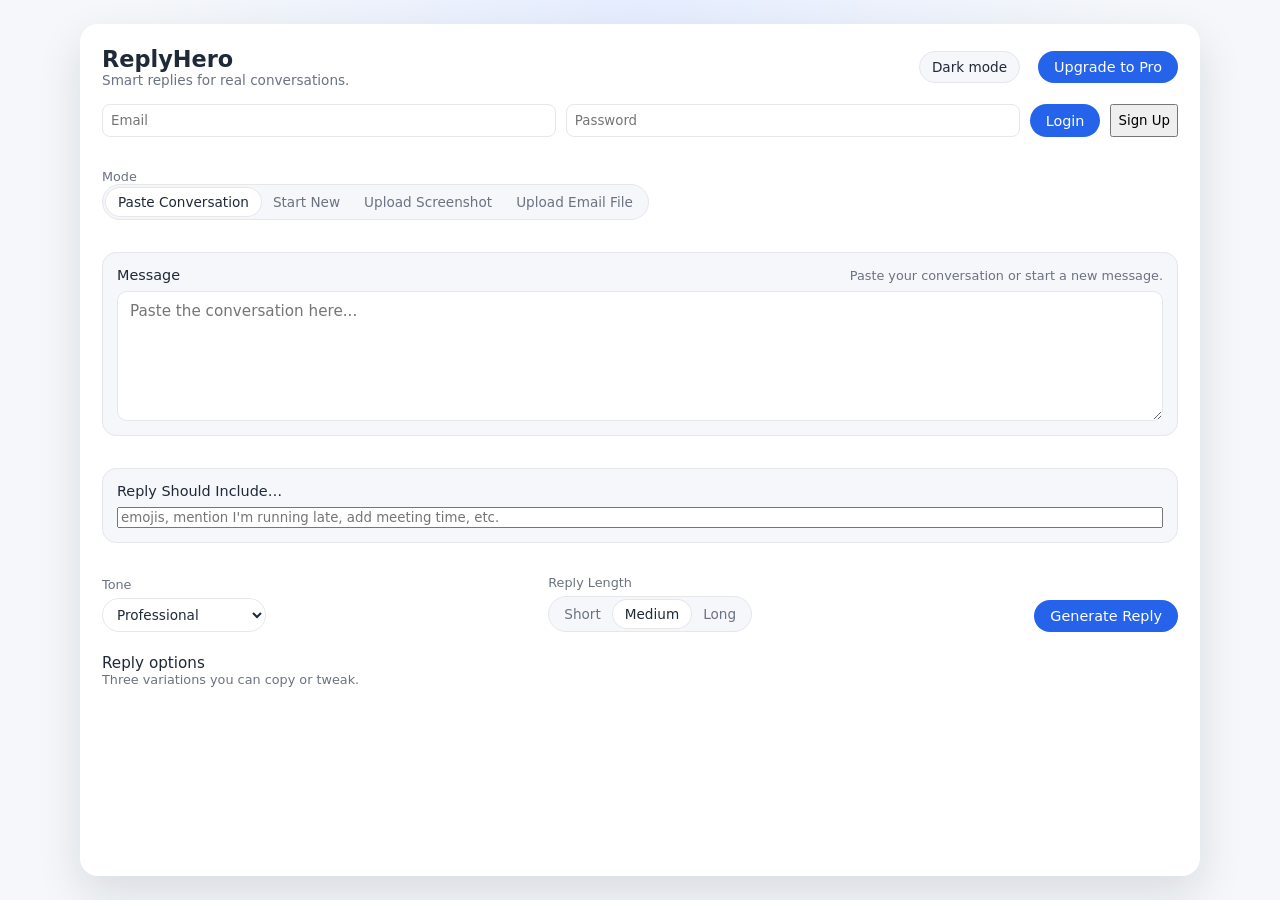
==== commit ead764c8: "added email upload" ====
--- a/index.html
+++ b/index.html
@@ -85,6 +85,7 @@
             <button data-mode="paste" class="active">Paste Conversation</button>
             <button data-mode="start">Start New</button>
             <button data-mode="upload">Upload Screenshot</button>
+            <button data-mode="file">Upload Email File</button>
           </div>
         </div>
       </div>
@@ -101,8 +102,13 @@
 
       <!-- ⭐ UPLOAD WRAPPER -->
       <div id="uploadWrapper" class="upload-wrapper" style="margin-top:16px; display:none;">
-        <label for="imageInput" class="mode-label">Upload a screenshot (optional)</label>
-        <input type="file" id="imageInput" accept="image/*">
+        <label for="imageInput" class="mode-label">Upload a file (optional)</label>
+
+        <input
+          type="file"
+          id="imageInput"
+          accept=".msg,.eml,.txt,.pdf,image/*"
+        >
 
         <div id="uploadRow" style="display:flex; align-items:center; gap:10px; margin-top:6px;">
           <div id="uploadedFileName" style="font-size:14px; color:#555;"></div>
@@ -310,6 +316,38 @@
 /* ---------------------------
    NEW UI ELEMENTS
 ----------------------------*/
+
+// ⭐ Allowed MIME types for uploads
+const allowedTypes = [
+  'application/pdf',
+  'text/plain',
+  'message/rfc822',            // .eml
+  'application/vnd.ms-outlook',// .msg
+  'application/octet-stream',  // fallback for .msg
+  'image/png',
+  'image/jpeg',
+  'image/jpg',
+  'image/webp'
+];
+
+// ⭐ File-type icon helper
+function getFileIcon(filename) {
+  const ext = filename.split('.').pop().toLowerCase();
+
+  const map = {
+    'pdf': '📄',
+    'txt': '📝',
+    'msg': '✉️',
+    'eml': '✉️',
+    'png': '🖼️',
+    'jpg': '🖼️',
+    'jpeg': '🖼️',
+    'webp': '🖼️'
+  };
+
+  return map[ext] || '📁';
+}
+
 // ⭐ Mode + Length tabs
 const modeTabs = document.getElementById("modeTabs");
 const lengthTabs = document.getElementById("lengthTabs");
@@ -343,11 +381,20 @@
 // ⭐ Show filename + Clear button when a file is uploaded
 imageInput.addEventListener("change", () => {
   const file = imageInput.files[0];
-
-  if (file) {
-    uploadedFileName.textContent = file.name;
-    clearUploadBtn.style.display = "inline-block";
-  }
+  if (!file) return;
+
+  // ⭐ Validate file type
+  if (!allowedTypes.includes(file.type)) {
+    alert("Unsupported file type.");
+    imageInput.value = "";
+    uploadedFileName.textContent = "";
+    clearUploadBtn.style.display = "none";
+    return;
+  }
+
+  // Show icon + filename
+  uploadedFileName.textContent = `${getFileIcon(file.name)} ${file.name}`;
+  clearUploadBtn.style.display = "inline-block";
 });
 
 // ⭐ Clear Upload button logic
@@ -356,13 +403,14 @@
   uploadedFileName.textContent = "";
   clearUploadBtn.style.display = "none";
 
-  currentMode = "reply";
+  selectedMode = "paste"; // or "start", depending on your UX preference
+
 });
 
 /* ---------------------------
    STATE
 ----------------------------*/
-let selectedMode = "paste";     // paste | start | upload
+let selectedMode = "paste";     // paste | start | upload | file
 let selectedLength = "Medium";  // Short | Medium | Long
 
 /* ---------------------------
@@ -378,8 +426,19 @@
     btn.classList.toggle("active", btn.dataset.mode === selectedMode)
   );
 
+  // ⭐ Update upload label depending on mode
+  const uploadLabel = document.querySelector('label[for="imageInput"]');
+
+  if (selectedMode === "upload") {
+    uploadLabel.textContent = "Upload a screenshot";
+  }
+
+  if (selectedMode === "file") {
+    uploadLabel.textContent = "Upload an email file (.msg, .eml, .txt, .pdf)";
+  }
+
   // Show/hide input areas
-  if (selectedMode === "upload") {
+  if (selectedMode === "upload" || selectedMode === "file") {
     textInputWrapper.style.display = "none";
     uploadWrapper.style.display = "block";
   } else {
@@ -419,14 +478,19 @@
   form.append("length", selectedLength);
   form.append("include", includeInput.value);
 
-  // Text modes
-  if (selectedMode !== "upload") {
+  // ⭐ Text modes (paste + start)
+  if (selectedMode === "paste" || selectedMode === "start") {
     form.append("conversation", conversationInput.value.trim());
   }
 
-  // Upload mode
+  // ⭐ Screenshot upload mode
   if (selectedMode === "upload" && imageInput.files[0]) {
     form.append("image", imageInput.files[0]);
+  }
+
+  // ⭐ Email file upload mode (.msg, .eml, .txt, .pdf, images)
+  if (selectedMode === "file" && imageInput.files[0]) {
+    form.append("file", imageInput.files[0]);
   }
 
   try {
@@ -451,7 +515,11 @@
     const data = await res.json();
 
     if (!data.replies) {
-      outputEl.innerHTML = `<div class="output-card">Error generating replies.</div>`;
+      outputEl.innerHTML = `
+        <div class="output-card">
+          ${data.error || "Error generating replies."}
+        </div>
+      `;
       return;
     }
 
--- a/replyhero.css
+++ b/replyhero.css
@@ -567,4 +567,125 @@
     background: #007bff;
     color: white;
   }
+/* ============================
+   ⭐ DESKTOP UPGRADE
+   ============================ */
+@media (min-width: 769px) {
+
+  /* Global readability */
+  body {
+    font-size: 18px;
+    line-height: 1.6;
+    padding: 40px;
+  }
+
+  .shell {
+    max-width: 1120px;
+    gap: 24px;
+  }
+
+  .app {
+    padding: 40px;
+    border-radius: 20px;
+  }
+
+  /* ⭐ LOGIN BAR — Bigger Email & Password */
+  .login-bar {
+    display: flex;
+    flex-direction: row;
+    gap: 24px;
+    align-items: center;
+    background: var(--card);
+    padding: 24px;
+    border-radius: 18px;
+    border: 1px solid var(--border);
+  }
+
+  .login-bar input {
+    flex: 1;
+    padding: 16px 20px;
+    font-size: 1.1rem;
+    border-radius: 14px;
+  }
+
+  .login-bar button {
+    padding: 16px 24px;
+    font-size: 1.1rem;
+    border-radius: 14px;
+  }
+
+  /* ⭐ MODE SELECTOR — Bigger Tabs & Buttons */
+  .mode-row {
+    display: flex;
+    align-items: center;
+    gap: 20px;
+    margin-top: 24px;
+    justify-content: space-between;
+  }
+
+  .mode-label {
+    font-size: 1.2rem;
+    font-weight: 600;
+  }
+
+  .mode-tabs button {
+    padding: 14px 22px;
+    font-size: 1.1rem;
+    border-radius: 14px;
+  }
+
+  /* ⭐ REPLY SHOULD INCLUDE — Bigger Text Field */
+  .include-input {
+    width: 100%;
+    padding: 18px;
+    font-size: 1.1rem;
+    border-radius: 16px;
+    margin-top: 20px;
+  }
+
+  /* ⭐ TONE + REPLY LENGTH — Bigger Labels & Controls */
+  .options-row {
+    display: flex;
+    align-items: center;
+    gap: 24px;
+    margin-top: 24px;
+    justify-content: space-between;
+  }
+
+  .options-row label,
+  .input-label {
+    font-size: 1.2rem;
+    font-weight: 600;
+  }
+
+  select,
+  .length-buttons button {
+    padding: 14px 20px;
+    font-size: 1.1rem;
+    border-radius: 14px;
+  }
+
+  /* ⭐ GENERATE BUTTON — Bigger & Centered */
+  #generateBtn {
+    padding: 18px 28px;
+    font-size: 1.2rem;
+    border-radius: 16px;
+    margin-top: 28px;
+  }
+
+  /* ⭐ OUTPUT CARDS — Larger Text */
+  .output-card {
+    font-size: 1.1rem;
+    padding: 24px;
+    border-radius: 18px;
+  }
+
+  .output-title {
+    font-size: 1.4rem;
+    font-weight: 700;
+  }
+
+  .output-subtitle {
+    font-size: 1.1rem;
+  }
 }
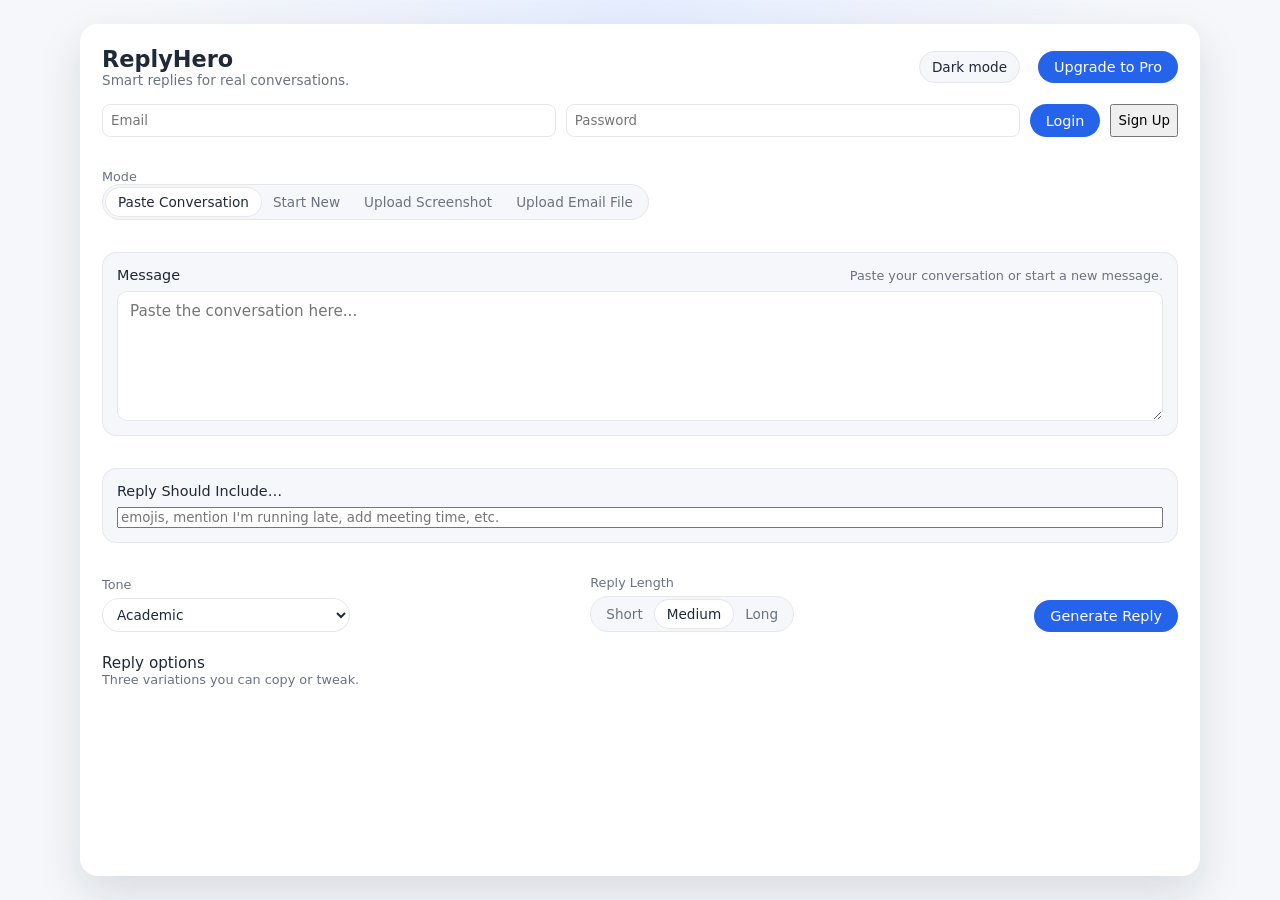
==== commit 02000286: "added tone, fixed logic" ====
--- a/index.html
+++ b/index.html
@@ -131,25 +131,52 @@
         <div class="select-group">
           <div class="mode-label">Tone</div>
           <select id="toneSelect">
-            <option value="professional">Professional</option>
-            <option value="formal">Formal</option>
-            <option value="warm">Warm</option>
-            <option value="direct">Direct</option>
-            <option value="executive">Executive</option>
-            <option value="empathetic">Empathetic</option>
-            <option value="customer-service">Customer‑Service</option>
-            <option value="friendly">Friendly</option>
-            <option value="flirty">Flirty</option>
-            <option value="assertive">Assertive</option>
-            <option value="casual">Casual</option>
-            <option value="apologetic">Apologetic</option>
-            <option value="enthusiastic">Enthusiastic</option>
-            <option value="supportive">Supportive</option>
-            <option value="sarcastic">Sarcastic</option>
-            <option value="humorous">Humorous</option>
-            <option value="romantic">Romantic</option>
-            <option value="motivational">Motivational</option>
-            <option value="stern">Stern</option>
+
+            <!-- ⭐ ALPHABETIZED TONES -->
+            <option value="Academic">Academic</option>
+            <option value="Apologetic">Apologetic</option>
+            <option value="Assertive">Assertive</option>
+            <option value="Casual">Casual</option>
+            <option value="Corporate Passive-Aggressive">Corporate Passive‑Aggressive</option>
+            <option value="Debate-Oriented">Debate-Oriented</option>
+            <option value="Direct">Direct</option>
+            <option value="Dry British">Dry British</option>
+            <option value="Enthusiastic">Enthusiastic</option>
+            <option value="Fact-Driven">Fact-Driven</option>
+            <option value="Gamer">Gamer / Esports</option>
+            <option value="Gen-Z Chaotic">Gen‑Z Chaotic</option>
+            <option value="Hippie">Hippie</option>
+            <option value="Humorous">Humorous</option>
+            <option value="Influencer">Influencer</option>
+            <option value="Intimate X">Intimate X (Emotionally Deep)</option>
+            <option value="Lawyer-Style">Lawyer‑Style</option>
+            <option value="Minimalist">Minimalist</option>
+            <option value="Mom Friend">Mom Friend</option>
+            <option value="Motivational">Motivational</option>
+            <option value="Naturalist">Naturalist</option>
+            <option value="Pet Lovers">Pet Lovers (Animal-Oriented)</option>
+            <option value="Politics-Democrat">Politics – Democrat</option>
+            <option value="Politics-Neutral">Politics – Neutral</option>
+            <option value="Politics-Republican">Politics – Republican</option>
+            <option value="Poetic">Poetic</option>
+            <option value="Professional-Executive">Professional / Executive</option>
+            <option value="Promotional">Promotional</option>
+            <option value="Romantic-Flirty">Romantic / Flirty</option>
+            <option value="Sarcastic">Sarcastic</option>
+            <option value="Savage">Savage</option>
+            <option value="Southern Sweet">Southern Sweet</option>
+            <option value="Sports Enthusiasts">Sports Enthusiasts</option>
+            <option value="Stern">Stern</option>
+            <option value="Supportive">Supportive</option>
+            <option value="Techie">Techie</option>
+            <option value="Therapist-Style">Therapist‑Style</option>
+            <option value="Toxic-Narcissist Defense">Toxic-Narcissist Defense</option>
+            <option value="Victorian Formal">Victorian Formal</option>
+            <option value="Villain Arc">Villain Arc</option>
+            <option value="Warm-Empathetic">Warm / Empathetic</option>
+            <option value="Weirdcore">AI Weirdcore</option>
+            <option value="Youthful">Youthful</option>
+
           </select>
         </div>
 
@@ -434,7 +461,7 @@
   }
 
   if (selectedMode === "file") {
-    uploadLabel.textContent = "Upload an email file (.msg, .eml, .txt, .pdf)";
+    uploadLabel.textContent = "Upload an email file (.eml, .txt, .pdf)";
   }
 
   // Show/hide input areas
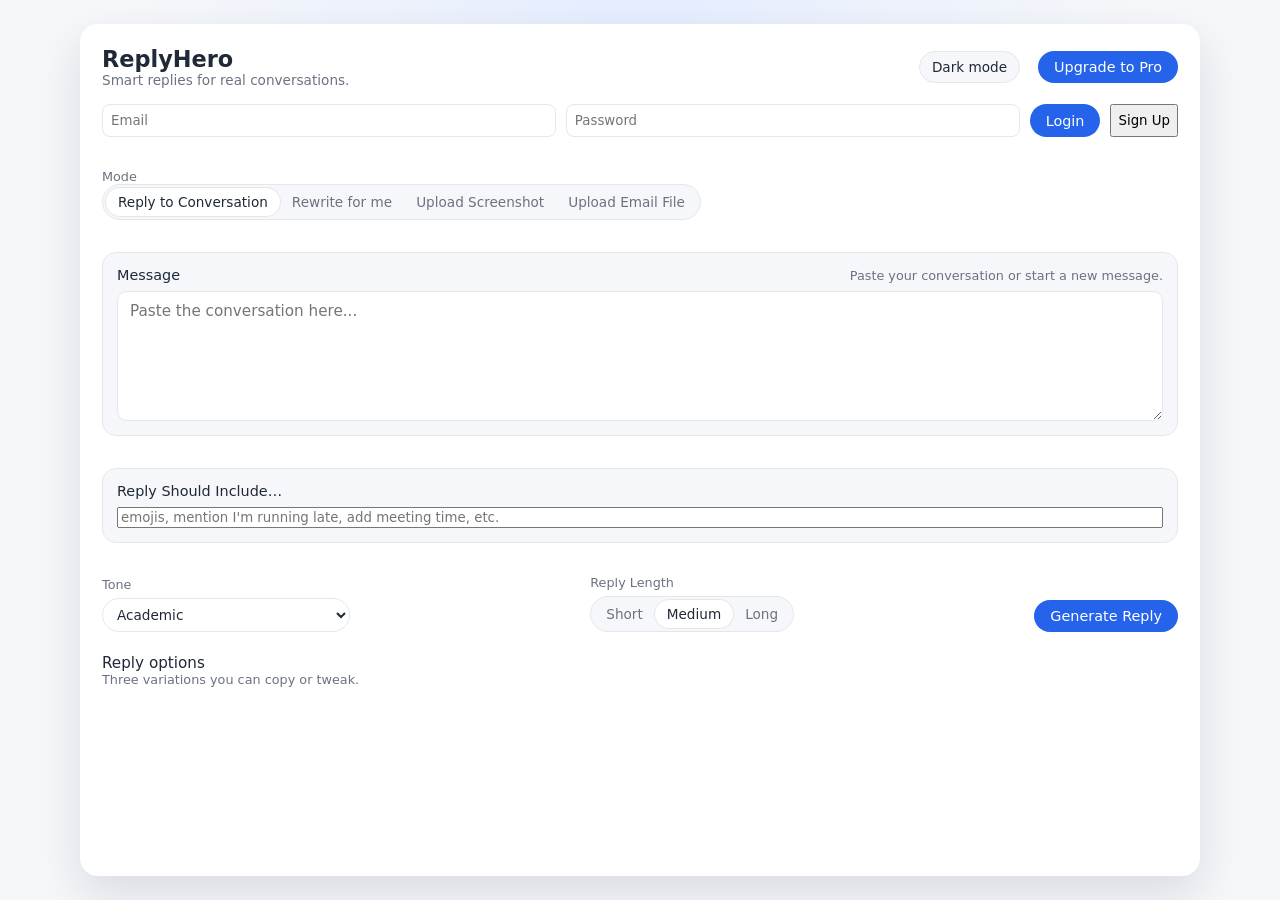
==== commit 2f39eb1a: "updated free replies" ====
--- a/index.html
+++ b/index.html
@@ -74,7 +74,7 @@
         color:var(--text);
         font-size:14px;
       ">
-        You have <span id="freeCount">5</span> free replies remaining.
+        You have <span id="freeCount">15</span> free replies remaining.
       </div>
 
       <!-- ⭐ MODE SELECTOR -->
@@ -82,8 +82,8 @@
         <div>
           <div class="mode-label">Mode</div>
           <div class="mode-tabs" id="modeTabs">
-            <button data-mode="paste" class="active">Paste Conversation</button>
-            <button data-mode="start">Start New</button>
+            <button data-mode="paste" class="active">Reply to Conversation</button>
+            <button data-mode="start">Rewrite for me</button>
             <button data-mode="upload">Upload Screenshot</button>
             <button data-mode="file">Upload Email File</button>
           </div>
@@ -209,6 +209,8 @@
       </div>
 
 <script>
+let currentUser = null;
+
 const API_BASE = "https://api.reply-hero.com";
 
 /* ---------------------------
@@ -227,8 +229,8 @@
 
 /* Run on page load */
 document.addEventListener("DOMContentLoaded", async () => {
-  const user = await loadUser();
-  updateUI(user);
+  currentUser = await loadUser();
+  updateUI(currentUser);
 });
 
 function updateUI(user) {
@@ -239,46 +241,45 @@
   const freeCount = document.getElementById("freeCount");
 
   // Not logged in
-  if (!user.logged_in) {
+  if (!user || !user.logged_in) {
     loginBar.style.display = "flex";
     upgradeBtn.style.display = "none";
     proBadge.style.display = "none";
     freeMessage.style.display = "none";
-
-    // ⭐ Hide Manage Subscription
     document.getElementById("manageBillingBtn").style.display = "none";
-
     return;
   }
 
-  // Logged in → hide login bar
+  // Logged in
   loginBar.style.display = "none";
 
+  // If plan is missing, treat as free (safe fallback)
+  if (!user.plan) {
+    user.plan = "free";
+  }
+
   // FREE PLAN
-if (user.plan === "free") {
-  upgradeBtn.style.display = "inline-block";
-  proBadge.style.display = "none";
-
-  freeMessage.style.display = "block";
-  const remaining = 5 - (user.free_uses || 0);
-  freeCount.textContent = remaining;
-
-  // Disable generate button if limit reached
-  if (remaining <= 0) {
-    generateBtn.disabled = true;
-    generateBtn.textContent = "Limit reached";
-    generateBtn.style.opacity = "0.5";
-  } else {
-    generateBtn.disabled = false;
-    generateBtn.textContent = "Generate Reply";
-    generateBtn.style.opacity = "1";
-  }
-
-  // ⭐ Hide Manage Subscription for FREE users
-  document.getElementById("manageBillingBtn").style.display = "none";
-
-  return;
-}
+  if (user.plan === "free") {
+    upgradeBtn.style.display = "inline-block";
+    proBadge.style.display = "none";
+
+    freeMessage.style.display = "block";
+    const remaining = 15 - (user.free_uses || 0);
+    freeCount.textContent = remaining;
+
+    if (remaining <= 0) {
+      generateBtn.disabled = true;
+      generateBtn.textContent = "Free Limit reached, You must Upgrade to Pro at $4.99/month, cancel anytime.";
+      generateBtn.style.opacity = "0.5";
+    } else {
+      generateBtn.disabled = false;
+      generateBtn.textContent = "Generate Reply";
+      generateBtn.style.opacity = "1";
+    }
+
+    document.getElementById("manageBillingBtn").style.display = "none";
+    return;
+  }
 
   // PRO PLAN
   if (user.plan === "pro") {
@@ -290,10 +291,10 @@
     generateBtn.textContent = "Generate Reply";
     generateBtn.style.opacity = "1";
 
-    // ⭐ Show Manage Subscription button
     document.getElementById("manageBillingBtn").style.display = "inline-block";
   }
 }
+
 
 /* ---------------------------
    AUTH: SIGNUP + LOGIN
@@ -541,6 +542,12 @@
 
     const data = await res.json();
 
+    /* ⭐ Update free_uses in UI if backend returned it */
+    if (data.free_uses !== undefined && currentUser) {
+      currentUser.free_uses = data.free_uses;
+      updateUI(currentUser);
+    }
+
     if (!data.replies) {
       outputEl.innerHTML = `
         <div class="output-card">
--- a/replyhero.css
+++ b/replyhero.css
@@ -567,6 +567,20 @@
     background: #007bff;
     color: white;
   }
+
+  /* ⭐ MODE SELECTOR — MOBILE WRAP FIX */
+  .mode-tabs {
+    display: flex;
+    flex-wrap: wrap;
+    gap: 12px;
+    width: 100%;
+  }
+
+  .mode-tabs button {
+    flex: 1 1 48%; /* Two buttons per row on mobile */
+    text-align: center;
+  }
+
 /* ============================
    ⭐ DESKTOP UPGRADE
    ============================ */
